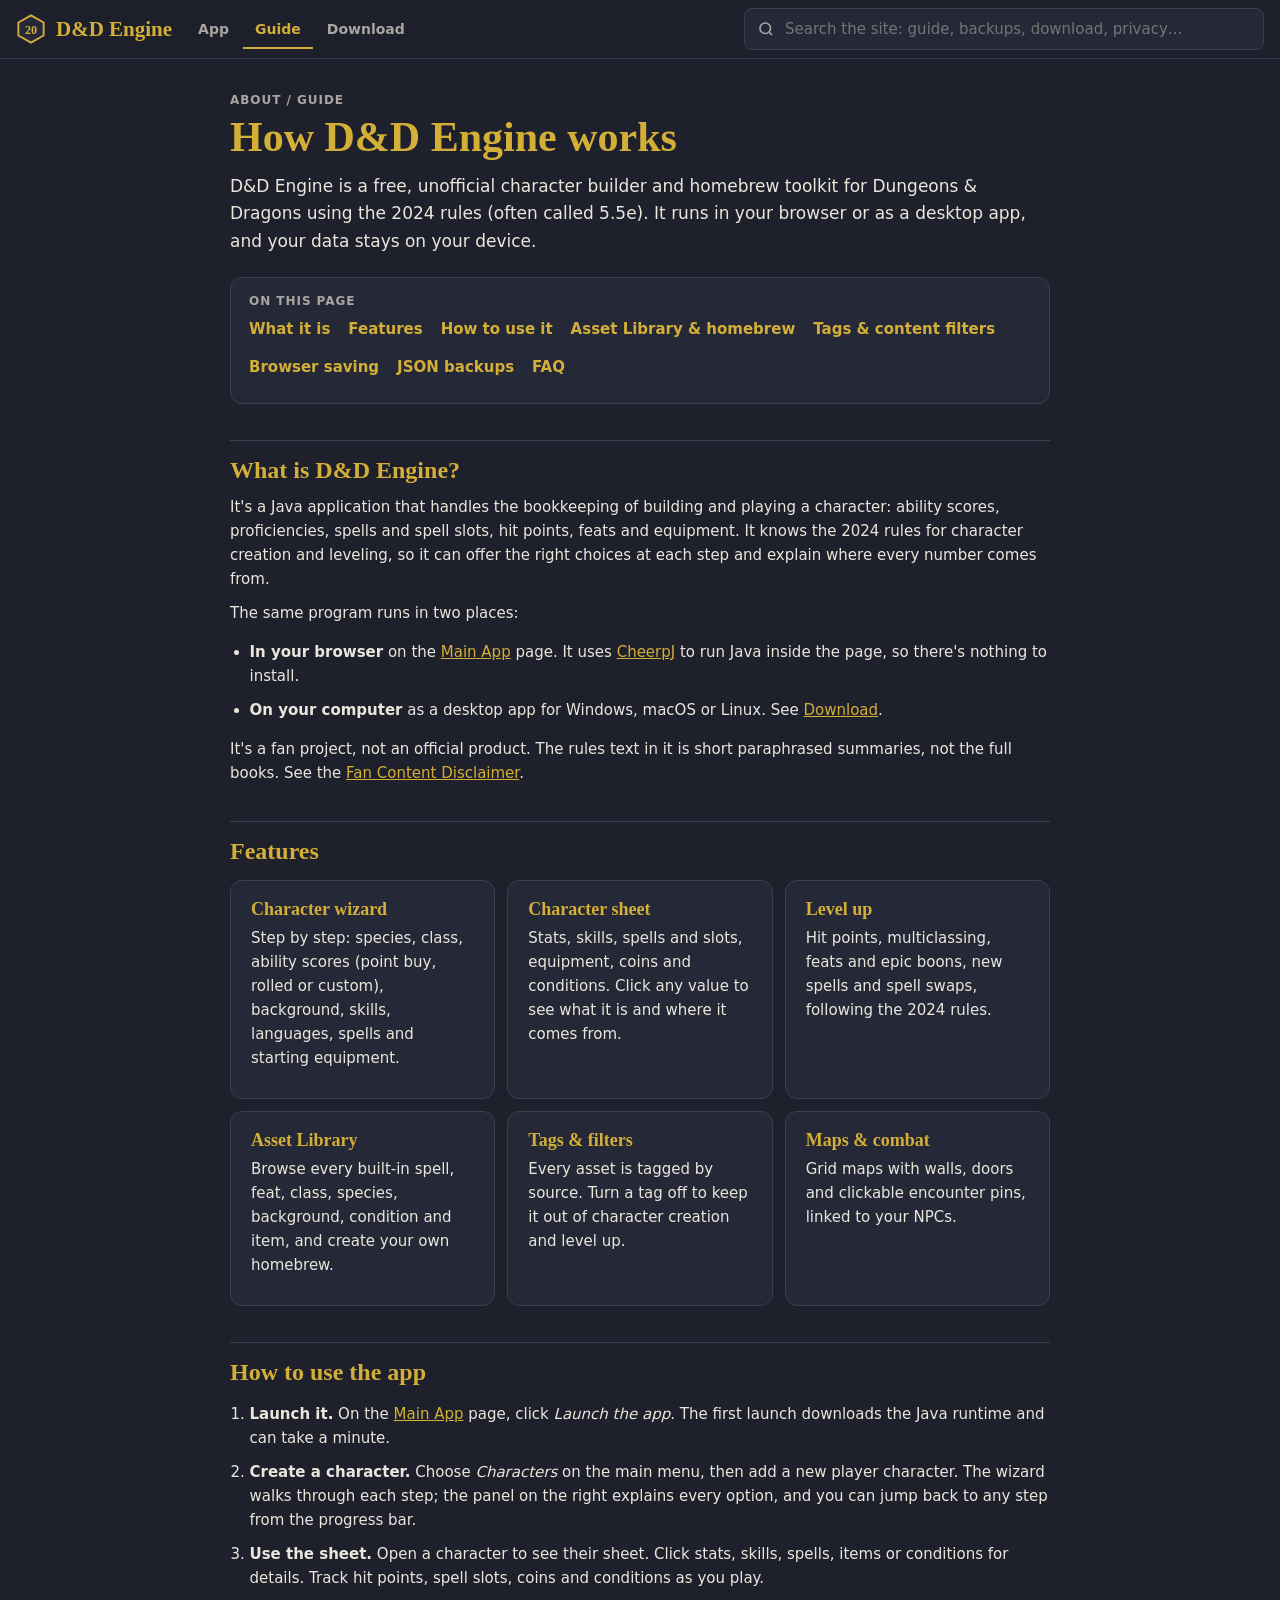
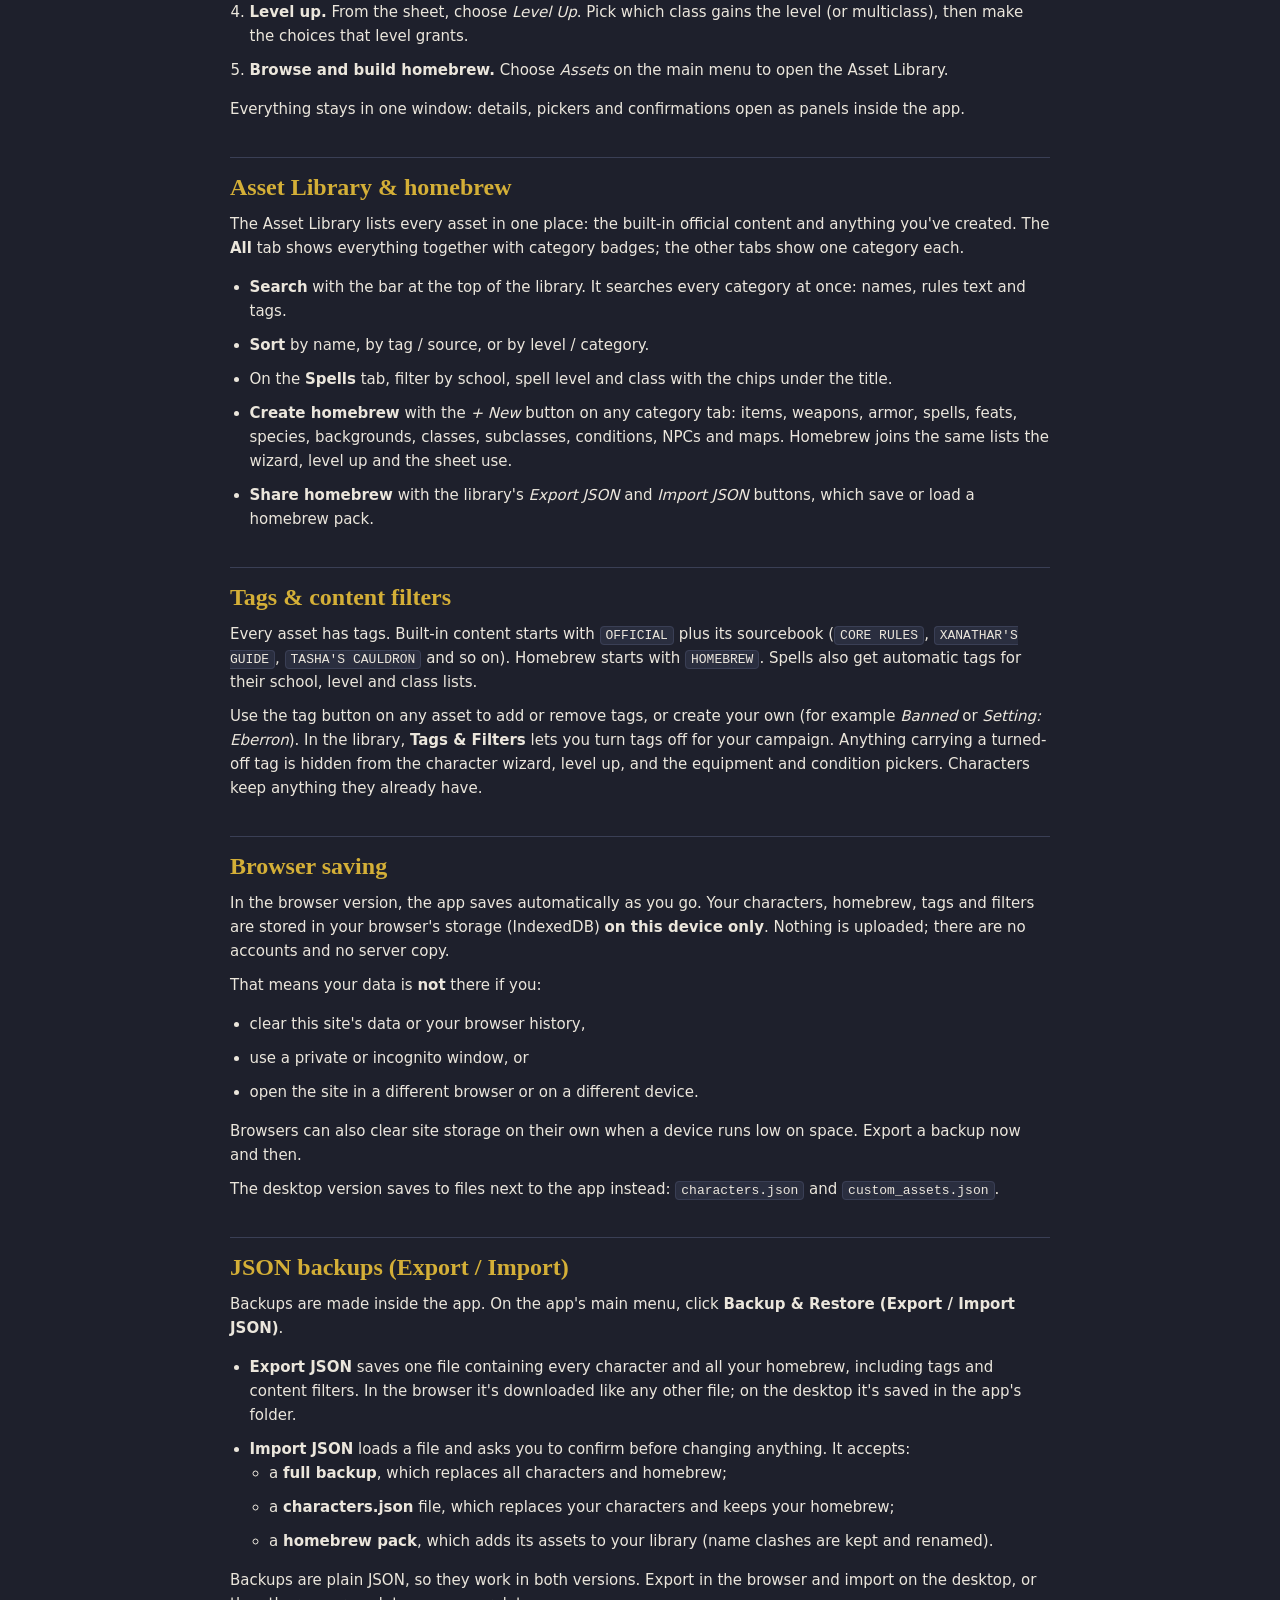
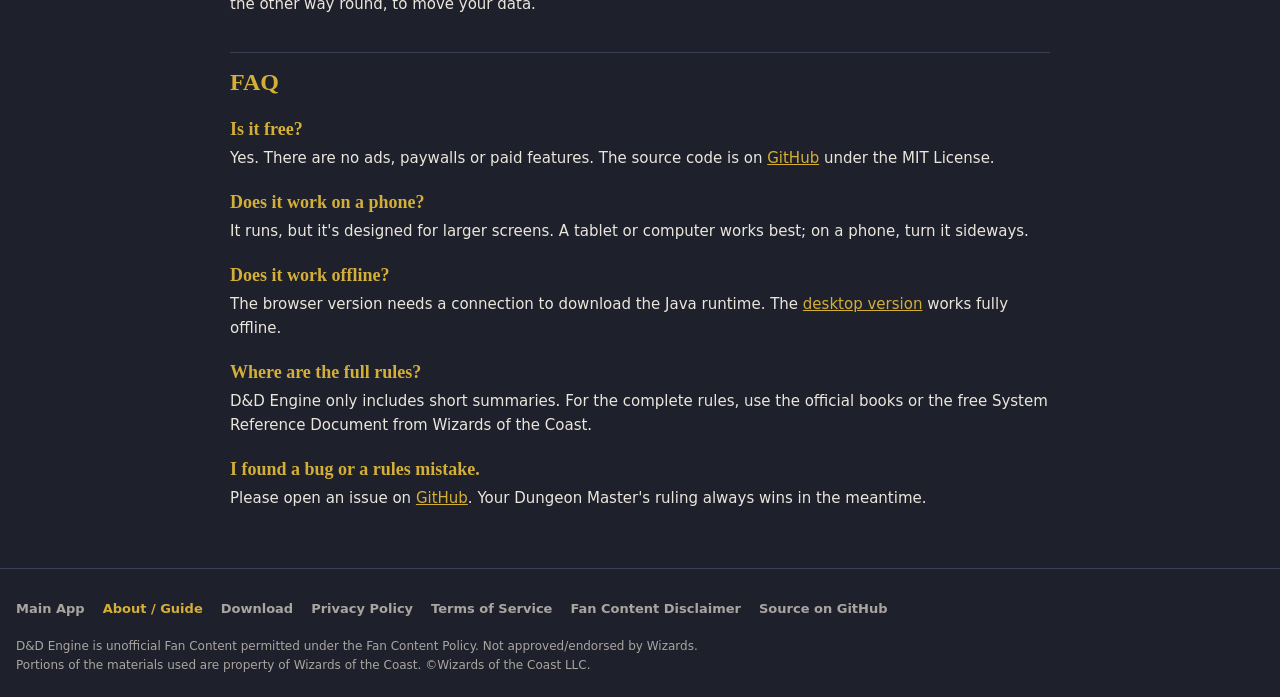
==== web/about.html @ 320e8b89 "Added existing assets to website." ====
<!doctype html>
<html lang="en">
<head>
<meta charset="utf-8">
<meta name="viewport" content="width=device-width, initial-scale=1, viewport-fit=cover">
<title>About &amp; Guide · D&amp;D Engine</title>
<meta name="description" content="What D&amp;D Engine is, what it can do, and how to use it: character creation, level up, the Asset Library, tags and content filters, browser saving and JSON backups.">
<meta name="robots" content="index, follow">
<meta name="color-scheme" content="dark">
<meta name="theme-color" content="#1E202C">
<link rel="canonical" href="https://tylernicastro.github.io/dnd_engine/about.html">
<meta property="og:type" content="article">
<meta property="og:site_name" content="D&amp;D Engine">
<meta property="og:title" content="About &amp; Guide · D&amp;D Engine">
<meta property="og:description" content="How to use D&amp;D Engine, the free D&amp;D 2024 character builder and homebrew toolkit.">
<meta property="og:url" content="https://tylernicastro.github.io/dnd_engine/about.html">
<meta property="og:image" content="https://tylernicastro.github.io/dnd_engine/og-image.png">
<link rel="icon" href="data:image/svg+xml,%3Csvg xmlns='http://www.w3.org/2000/svg' viewBox='0 0 64 64'%3E%3Cpolygon points='32,3 59,18 59,46 32,61 5,46 5,18' fill='%23252836' stroke='%23D4AF37' stroke-width='4'/%3E%3Ctext x='32' y='42' font-family='Georgia,serif' font-size='26' font-weight='700' fill='%23D4AF37' text-anchor='middle'%3E20%3C/text%3E%3C/svg%3E">
<link rel="stylesheet" href="site.css">
</head>
<body>
<a class="skip" href="#main">Skip to content</a>

<header class="site" id="siteHeader">
  <div class="bar">
    <a class="brand" href="./" aria-label="D&amp;D Engine home">
      <svg viewBox="0 0 64 64" aria-hidden="true"><polygon points="32,3 59,18 59,46 32,61 5,46 5,18" fill="#252836" stroke="#D4AF37" stroke-width="4"/><text x="32" y="42" font-family="Georgia,serif" font-size="26" font-weight="700" fill="#D4AF37" text-anchor="middle">20</text></svg>
      <span>D&amp;D Engine</span>
    </a>
    <nav class="nav" aria-label="Main">
      <a href="./">App</a>
      <a href="about.html" aria-current="page">Guide</a>
      <a href="download.html">Download</a>
    </nav>
    <div class="search" id="search" role="search">
      <label class="sr-only" for="q">Search this website</label>
      <svg class="icon" width="18" height="18" viewBox="0 0 24 24" fill="none" stroke="currentColor" stroke-width="2.2" aria-hidden="true"><circle cx="11" cy="11" r="7"/><path d="m20 20-3.5-3.5"/></svg>
      <input id="q" type="search" autocomplete="off" spellcheck="false" enterkeyhint="go"
             placeholder="Search the site: guide, backups, download, privacy…"
             role="combobox" aria-expanded="false" aria-controls="resultList" aria-autocomplete="list">
      <button class="clear" id="qClear" type="button" aria-label="Clear search" hidden>&times;</button>
      <div class="results" id="results" hidden><ul id="resultList" role="listbox" aria-label="Pages and sections"></ul></div>
    </div>
  </div>
</header>

<main id="main" class="page">
  <article class="doc">
    <span class="eyebrow">About / Guide</span>
    <h1>How D&amp;D Engine works</h1>
    <p class="lead">D&amp;D Engine is a free, unofficial character builder and homebrew toolkit for Dungeons &amp; Dragons using the 2024 rules (often called 5.5e). It runs in your browser or as a desktop app, and your data stays on your device.</p>

    <nav class="toc" aria-label="On this page">
      <strong>On this page</strong>
      <ul>
        <li><a href="#what">What it is</a></li>
        <li><a href="#features">Features</a></li>
        <li><a href="#using">How to use it</a></li>
        <li><a href="#homebrew">Asset Library &amp; homebrew</a></li>
        <li><a href="#tags">Tags &amp; content filters</a></li>
        <li><a href="#saving">Browser saving</a></li>
        <li><a href="#backups">JSON backups</a></li>
        <li><a href="#faq">FAQ</a></li>
      </ul>
    </nav>

    <h2 id="what">What is D&amp;D Engine?</h2>
    <p>It's a Java application that handles the bookkeeping of building and playing a character: ability scores, proficiencies, spells and spell slots, hit points, feats and equipment. It knows the 2024 rules for character creation and leveling, so it can offer the right choices at each step and explain where every number comes from.</p>
    <p>The same program runs in two places:</p>
    <ul>
      <li><strong>In your browser</strong> on the <a href="./">Main App</a> page. It uses <a href="https://cheerpj.com/" rel="noopener">CheerpJ</a> to run Java inside the page, so there's nothing to install.</li>
      <li><strong>On your computer</strong> as a desktop app for Windows, macOS or Linux. See <a href="download.html">Download</a>.</li>
    </ul>
    <p>It's a fan project, not an official product. The rules text in it is short paraphrased summaries, not the full books. See the <a href="disclaimer.html">Fan Content Disclaimer</a>.</p>

    <h2 id="features">Features</h2>
    <div class="grid">
      <div class="card"><h3>Character wizard</h3><p>Step by step: species, class, ability scores (point buy, rolled or custom), background, skills, languages, spells and starting equipment.</p></div>
      <div class="card"><h3>Character sheet</h3><p>Stats, skills, spells and slots, equipment, coins and conditions. Click any value to see what it is and where it comes from.</p></div>
      <div class="card"><h3>Level up</h3><p>Hit points, multiclassing, feats and epic boons, new spells and spell swaps, following the 2024 rules.</p></div>
      <div class="card"><h3>Asset Library</h3><p>Browse every built-in spell, feat, class, species, background, condition and item, and create your own homebrew.</p></div>
      <div class="card"><h3>Tags &amp; filters</h3><p>Every asset is tagged by source. Turn a tag off to keep it out of character creation and level up.</p></div>
      <div class="card"><h3>Maps &amp; combat</h3><p>Grid maps with walls, doors and clickable encounter pins, linked to your NPCs.</p></div>
    </div>

    <h2 id="using">How to use the app</h2>
    <ol>
      <li><strong>Launch it.</strong> On the <a href="./">Main App</a> page, click <em>Launch the app</em>. The first launch downloads the Java runtime and can take a minute.</li>
      <li><strong>Create a character.</strong> Choose <em>Characters</em> on the main menu, then add a new player character. The wizard walks through each step; the panel on the right explains every option, and you can jump back to any step from the progress bar.</li>
      <li><strong>Use the sheet.</strong> Open a character to see their sheet. Click stats, skills, spells, items or conditions for details. Track hit points, spell slots, coins and conditions as you play.</li>
      <li><strong>Level up.</strong> From the sheet, choose <em>Level Up</em>. Pick which class gains the level (or multiclass), then make the choices that level grants.</li>
      <li><strong>Browse and build homebrew.</strong> Choose <em>Assets</em> on the main menu to open the Asset Library.</li>
    </ol>
    <p>Everything stays in one window: details, pickers and confirmations open as panels inside the app.</p>

    <h2 id="homebrew">Asset Library &amp; homebrew</h2>
    <p>The Asset Library lists every asset in one place: the built-in official content and anything you've created. The <strong>All</strong> tab shows everything together with category badges; the other tabs show one category each.</p>
    <ul>
      <li><strong>Search</strong> with the bar at the top of the library. It searches every category at once: names, rules text and tags.</li>
      <li><strong>Sort</strong> by name, by tag / source, or by level / category.</li>
      <li>On the <strong>Spells</strong> tab, filter by school, spell level and class with the chips under the title.</li>
      <li><strong>Create homebrew</strong> with the <em>+ New</em> button on any category tab: items, weapons, armor, spells, feats, species, backgrounds, classes, subclasses, conditions, NPCs and maps. Homebrew joins the same lists the wizard, level up and the sheet use.</li>
      <li><strong>Share homebrew</strong> with the library's <em>Export JSON</em> and <em>Import JSON</em> buttons, which save or load a homebrew pack.</li>
    </ul>

    <h2 id="tags">Tags &amp; content filters</h2>
    <p>Every asset has tags. Built-in content starts with <code>OFFICIAL</code> plus its sourcebook (<code>CORE RULES</code>, <code>XANATHAR'S GUIDE</code>, <code>TASHA'S CAULDRON</code> and so on). Homebrew starts with <code>HOMEBREW</code>. Spells also get automatic tags for their school, level and class lists.</p>
    <p>Use the tag button on any asset to add or remove tags, or create your own (for example <em>Banned</em> or <em>Setting: Eberron</em>). In the library, <strong>Tags &amp; Filters</strong> lets you turn tags off for your campaign. Anything carrying a turned-off tag is hidden from the character wizard, level up, and the equipment and condition pickers. Characters keep anything they already have.</p>

    <h2 id="saving">Browser saving</h2>
    <p>In the browser version, the app saves automatically as you go. Your characters, homebrew, tags and filters are stored in your browser's storage (IndexedDB) <strong>on this device only</strong>. Nothing is uploaded; there are no accounts and no server copy.</p>
    <p>That means your data is <strong>not</strong> there if you:</p>
    <ul>
      <li>clear this site's data or your browser history,</li>
      <li>use a private or incognito window, or</li>
      <li>open the site in a different browser or on a different device.</li>
    </ul>
    <p>Browsers can also clear site storage on their own when a device runs low on space. Export a backup now and then.</p>
    <p>The desktop version saves to files next to the app instead: <code>characters.json</code> and <code>custom_assets.json</code>.</p>

    <h2 id="backups">JSON backups (Export / Import)</h2>
    <p>Backups are made inside the app. On the app's main menu, click <strong>Backup &amp; Restore (Export / Import JSON)</strong>.</p>
    <ul>
      <li><strong>Export JSON</strong> saves one file containing every character and all your homebrew, including tags and content filters. In the browser it's downloaded like any other file; on the desktop it's saved in the app's folder.</li>
      <li><strong>Import JSON</strong> loads a file and asks you to confirm before changing anything. It accepts:
        <ul>
          <li>a <strong>full backup</strong>, which replaces all characters and homebrew;</li>
          <li>a <strong>characters.json</strong> file, which replaces your characters and keeps your homebrew;</li>
          <li>a <strong>homebrew pack</strong>, which adds its assets to your library (name clashes are kept and renamed).</li>
        </ul>
      </li>
    </ul>
    <p>Backups are plain JSON, so they work in both versions. Export in the browser and import on the desktop, or the other way round, to move your data.</p>

    <h2 id="faq">FAQ</h2>
    <h3>Is it free?</h3>
    <p>Yes. There are no ads, paywalls or paid features. The source code is on <a href="https://github.com/TylerNicastro/dnd_engine" rel="noopener">GitHub</a> under the MIT License.</p>
    <h3>Does it work on a phone?</h3>
    <p>It runs, but it's designed for larger screens. A tablet or computer works best; on a phone, turn it sideways.</p>
    <h3>Does it work offline?</h3>
    <p>The browser version needs a connection to download the Java runtime. The <a href="download.html">desktop version</a> works fully offline.</p>
    <h3>Where are the full rules?</h3>
    <p>D&amp;D Engine only includes short summaries. For the complete rules, use the official books or the free System Reference Document from Wizards of the Coast.</p>
    <h3>I found a bug or a rules mistake.</h3>
    <p>Please open an issue on <a href="https://github.com/TylerNicastro/dnd_engine/issues" rel="noopener">GitHub</a>. Your Dungeon Master's ruling always wins in the meantime.</p>
  </article>
</main>

<footer class="site">
  <div class="inner">
    <nav aria-label="Site links">
      <a href="./">Main App</a>
      <a href="about.html" aria-current="page">About / Guide</a>
      <a href="download.html">Download</a>
      <a href="privacy.html">Privacy Policy</a>
      <a href="terms.html">Terms of Service</a>
      <a href="disclaimer.html">Fan Content Disclaimer</a>
      <a href="https://github.com/TylerNicastro/dnd_engine">Source on GitHub</a>
    </nav>
    <p class="fan">D&amp;D Engine is unofficial Fan Content permitted under the Fan Content Policy. Not approved/endorsed by Wizards. Portions of the materials used are property of Wizards of the Coast. ©Wizards of the Coast LLC.</p>
  </div>
</footer>

<script src="site.js"></script>
</body>
</html>
---- web/site.css ----
/* Shared styles for every page of the D&D Engine website (header, search, footer, content pages).
   Colors match the app's palette (App.java): SHEET_BG #1E202C, SHEET_CARD #252836, SHEET_ROW_ALT #2A2E3F, GOLD #D4AF37. */
:root {
  --bg: #1E202C;
  --card: #252836;
  --row: #2A2E3F;
  --border: #3A3F55;
  --hover: #34394F;
  --gold: #D4AF37;
  --gold-soft: rgba(212, 175, 55, .35);
  --red: #C62828;
  --red-hover: #DC3C3C;
  --text: #EBE6DC;
  --muted: #AAA5A0;
  --serif: Georgia, "Times New Roman", serif;
  --sans: system-ui, -apple-system, "Segoe UI", Roboto, Helvetica, Arial, sans-serif;
  --header-h: 64px;
  color-scheme: dark;
}
* { box-sizing: border-box; }
html, body { margin: 0; background: var(--bg); color: var(--text); }
html { scroll-padding-top: calc(var(--header-h) + 12px); }
body { font: 15px/1.6 var(--sans); min-height: 100vh; display: flex; flex-direction: column; }
a { color: var(--gold); }
a:hover { color: #E8C860; }
button { font: inherit; }
[hidden] { display: none !important; }
.sr-only { position: absolute; width: 1px; height: 1px; overflow: hidden; clip: rect(0 0 0 0); white-space: nowrap; }
.skip { position: absolute; left: -999px; top: 8px; z-index: 100; background: var(--gold); color: var(--bg); padding: 8px 12px; border-radius: 6px; font-weight: 700; }
.skip:focus { left: 8px; }

/* ---------------- header ---------------- */
header.site {
  position: sticky; top: 0; z-index: 40;
  background: rgba(30, 32, 44, .96);
  border-bottom: 1px solid var(--border);
  padding: calc(8px + env(safe-area-inset-top, 0px)) max(16px, env(safe-area-inset-right, 0px)) 8px max(16px, env(safe-area-inset-left, 0px));
}
.bar { display: flex; align-items: center; gap: 14px; max-width: 1400px; margin: 0 auto; }
.brand { display: flex; align-items: center; gap: 10px; text-decoration: none; color: var(--gold); font: 700 21px var(--serif); white-space: nowrap; }
.brand:hover { color: var(--gold); }
.brand svg { width: 30px; height: 30px; flex: none; }
.nav { display: flex; gap: 2px; }
.nav a {
  display: inline-flex; align-items: center; min-height: 40px; padding: 0 12px; border-radius: 8px;
  color: var(--muted); text-decoration: none; font-weight: 700; font-size: 14px; white-space: nowrap;
}
.nav a:hover { color: var(--gold); background: var(--row); }
.nav a[aria-current="page"] { color: var(--gold); box-shadow: inset 0 -2px 0 var(--gold); border-radius: 8px 8px 0 0; }

/* ---------------- site search ---------------- */
.search { position: relative; flex: 1; min-width: 0; max-width: 520px; margin-left: auto; }
.search input {
  width: 100%; height: 42px; padding: 0 40px; border-radius: 8px;
  border: 1px solid var(--border); background: var(--card); color: var(--text); font: 15px var(--sans);
}
.search input::-webkit-search-cancel-button, .search input::-webkit-search-decoration { -webkit-appearance: none; appearance: none; }
.search input:focus { outline: none; border-color: var(--gold); box-shadow: 0 0 0 3px rgba(212, 175, 55, .18); }
.search .icon { position: absolute; left: 13px; top: 50%; transform: translateY(-50%); color: var(--muted); pointer-events: none; }
.search .clear {
  position: absolute; right: 5px; top: 50%; transform: translateY(-50%); width: 32px; height: 32px;
  border: 0; border-radius: 6px; background: transparent; color: var(--muted); cursor: pointer; font-size: 18px;
}
.search .clear:hover { color: var(--gold); background: var(--row); }
.results {
  position: absolute; left: 0; right: 0; top: calc(100% + 6px); z-index: 55;
  background: var(--card); border: 1px solid var(--gold-soft); border-radius: 10px;
  box-shadow: 0 16px 40px rgba(0, 0, 0, .5); overflow: hidden; max-height: min(70vh, 560px); display: flex; flex-direction: column;
}
.results ul { list-style: none; margin: 0; padding: 6px; overflow-y: auto; }
.result {
  display: block; width: 100%; text-align: left; border: 0; border-radius: 8px; background: transparent;
  color: var(--text); padding: 9px 10px; cursor: pointer; min-height: 44px; text-decoration: none;
}
.result:hover, .result.active { background: var(--hover); color: var(--text); }
.result .top { display: flex; align-items: baseline; gap: 8px; flex-wrap: wrap; }
.result .title { font: 700 16px var(--serif); color: var(--gold); }
.result .sub { display: block; color: var(--muted); font-size: 13px; margin-top: 1px; }
.badge { font-size: 11px; font-weight: 700; letter-spacing: .04em; text-transform: uppercase; color: var(--muted); border: 1px solid var(--border); border-radius: 4px; padding: 0 6px; }
mark { background: rgba(212, 175, 55, .3); color: inherit; border-radius: 2px; padding: 0 1px; }
.empty { padding: 14px; color: var(--muted); }

/* ---------------- buttons ---------------- */
.btn {
  display: inline-flex; align-items: center; justify-content: center; gap: 6px; min-height: 44px; padding: 0 16px;
  border-radius: 8px; border: 1px solid var(--border); background: var(--row); color: var(--text);
  font-weight: 700; font-size: 14px; cursor: pointer; text-decoration: none; white-space: nowrap;
  -webkit-tap-highlight-color: transparent; touch-action: manipulation;
}
.btn:hover { border-color: var(--gold); color: var(--gold); }
.btn-primary { background: var(--red); border-color: var(--red); color: var(--text); }
.btn-primary:hover { background: var(--red-hover); border-color: var(--red-hover); color: var(--text); }
.btn-gold { background: var(--gold); border-color: var(--gold); color: var(--bg); }
.btn-gold:hover { background: #E2C150; color: var(--bg); }

/* ---------------- content pages ---------------- */
main { flex: 1; display: flex; flex-direction: column; }
.page { padding: 34px max(16px, env(safe-area-inset-left, 0px)) 48px; }
.doc { width: 100%; max-width: 820px; margin: 0 auto; }
.doc .eyebrow { display: block; font: 700 12px var(--sans); letter-spacing: .08em; text-transform: uppercase; color: var(--muted); margin-bottom: 6px; }
.doc h1 { font: 700 clamp(30px, 5vw, 42px)/1.15 var(--serif); color: var(--gold); margin: 0 0 12px; }
.doc .lead { font-size: 17px; color: var(--text); margin: 0 0 22px; }
.doc h2 { font: 700 24px/1.25 var(--serif); color: var(--gold); margin: 36px 0 10px; padding-top: 14px; border-top: 1px solid var(--border); }
.doc h3 { font: 700 18px var(--serif); color: var(--gold); margin: 22px 0 6px; }
.doc p, .doc li { margin: 0 0 10px; }
.doc ul, .doc ol { padding-left: 1.3em; }
.doc code, .doc kbd {
  font: 13px ui-monospace, SFMono-Regular, Consolas, monospace; background: var(--row); border: 1px solid var(--border);
  border-radius: 4px; padding: 1px 5px;
}
.doc pre { background: var(--row); border: 1px solid var(--border); border-radius: 8px; padding: 12px 14px; overflow-x: auto; }
.doc pre code { background: none; border: 0; padding: 0; }
.doc .updated { color: var(--muted); font-size: 13px; }
.card { background: var(--card); border: 1px solid var(--border); border-radius: 12px; padding: 18px 20px; margin: 16px 0; }
.card.gold { border-color: var(--gold-soft); }
.toc { background: var(--card); border: 1px solid var(--border); border-radius: 12px; padding: 14px 18px; margin: 0 0 8px; }
.toc strong { display: block; font-size: 12px; letter-spacing: .08em; text-transform: uppercase; color: var(--muted); margin-bottom: 6px; }
.toc ul { list-style: none; padding: 0; margin: 0; display: flex; flex-wrap: wrap; gap: 4px 18px; }
.toc a { text-decoration: none; font-weight: 600; }
.grid { display: grid; grid-template-columns: repeat(auto-fit, minmax(230px, 1fr)); gap: 12px; margin: 14px 0; }
.grid .card { margin: 0; }
.grid h3 { margin-top: 0; }
.row { display: flex; flex-wrap: wrap; gap: 10px; align-items: center; }

/* ---------------- footer ---------------- */
footer.site { padding: 22px max(16px, env(safe-area-inset-left, 0px)) calc(22px + env(safe-area-inset-bottom, 0px)); color: var(--muted); font-size: 13px; border-top: 1px solid var(--border); }
footer .inner { max-width: 1400px; margin: 0 auto; display: flex; flex-wrap: wrap; gap: 10px 22px; align-items: center; justify-content: space-between; }
footer nav { display: flex; flex-wrap: wrap; gap: 4px 18px; }
footer nav a { display: inline-flex; align-items: center; min-height: 36px; text-decoration: none; color: var(--muted); font-weight: 600; }
footer nav a:hover, footer nav a[aria-current="page"] { color: var(--gold); }
.fan { max-width: 720px; font-size: 12px; margin: 0; }

/* ---------------- storage notice ---------------- */
.consent {
  position: fixed; left: 12px; right: 12px; bottom: calc(12px + env(safe-area-inset-bottom, 0px)); z-index: 70;
  max-width: 760px; margin: 0 auto; display: flex; gap: 14px; align-items: center; flex-wrap: wrap;
  background: var(--card); border: 1px solid var(--gold-soft); border-radius: 12px; padding: 14px 16px;
  box-shadow: 0 16px 40px rgba(0, 0, 0, .55);
}
.consent p { flex: 1 1 320px; margin: 0; font-size: 14px; }

/* ---------------- responsive ---------------- */
@media (max-width: 860px) {
  .bar { flex-wrap: wrap; gap: 6px 10px; }
  .brand { font-size: 19px; }
  .search { order: 3; flex: 1 1 100%; max-width: none; margin-left: 0; }
  .nav { margin-left: auto; }
}
@media (max-width: 460px) {
  .brand span { display: none; }
  .nav a { padding: 0 9px; }
  .results { position: fixed; left: 8px; right: 8px; top: calc(var(--header-h) + 4px); max-height: calc(100dvh - var(--header-h) - 16px); }
}
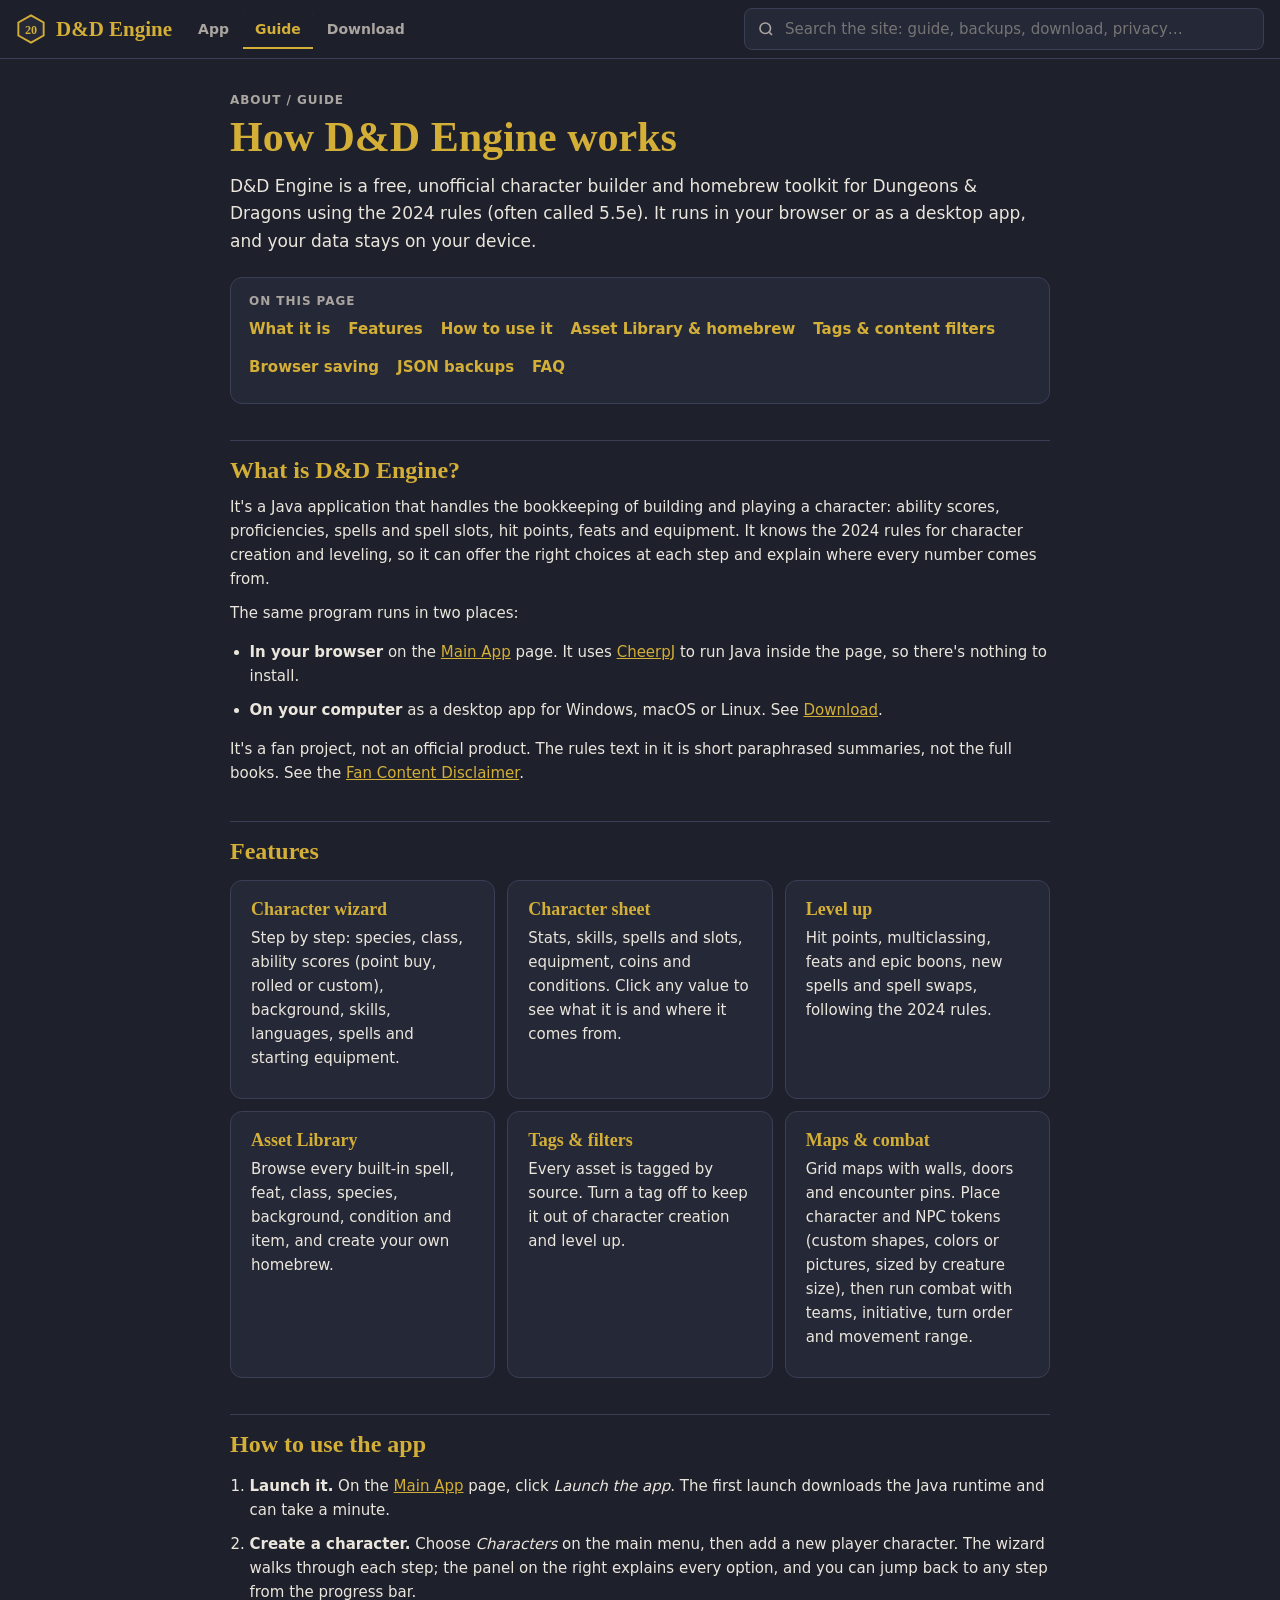
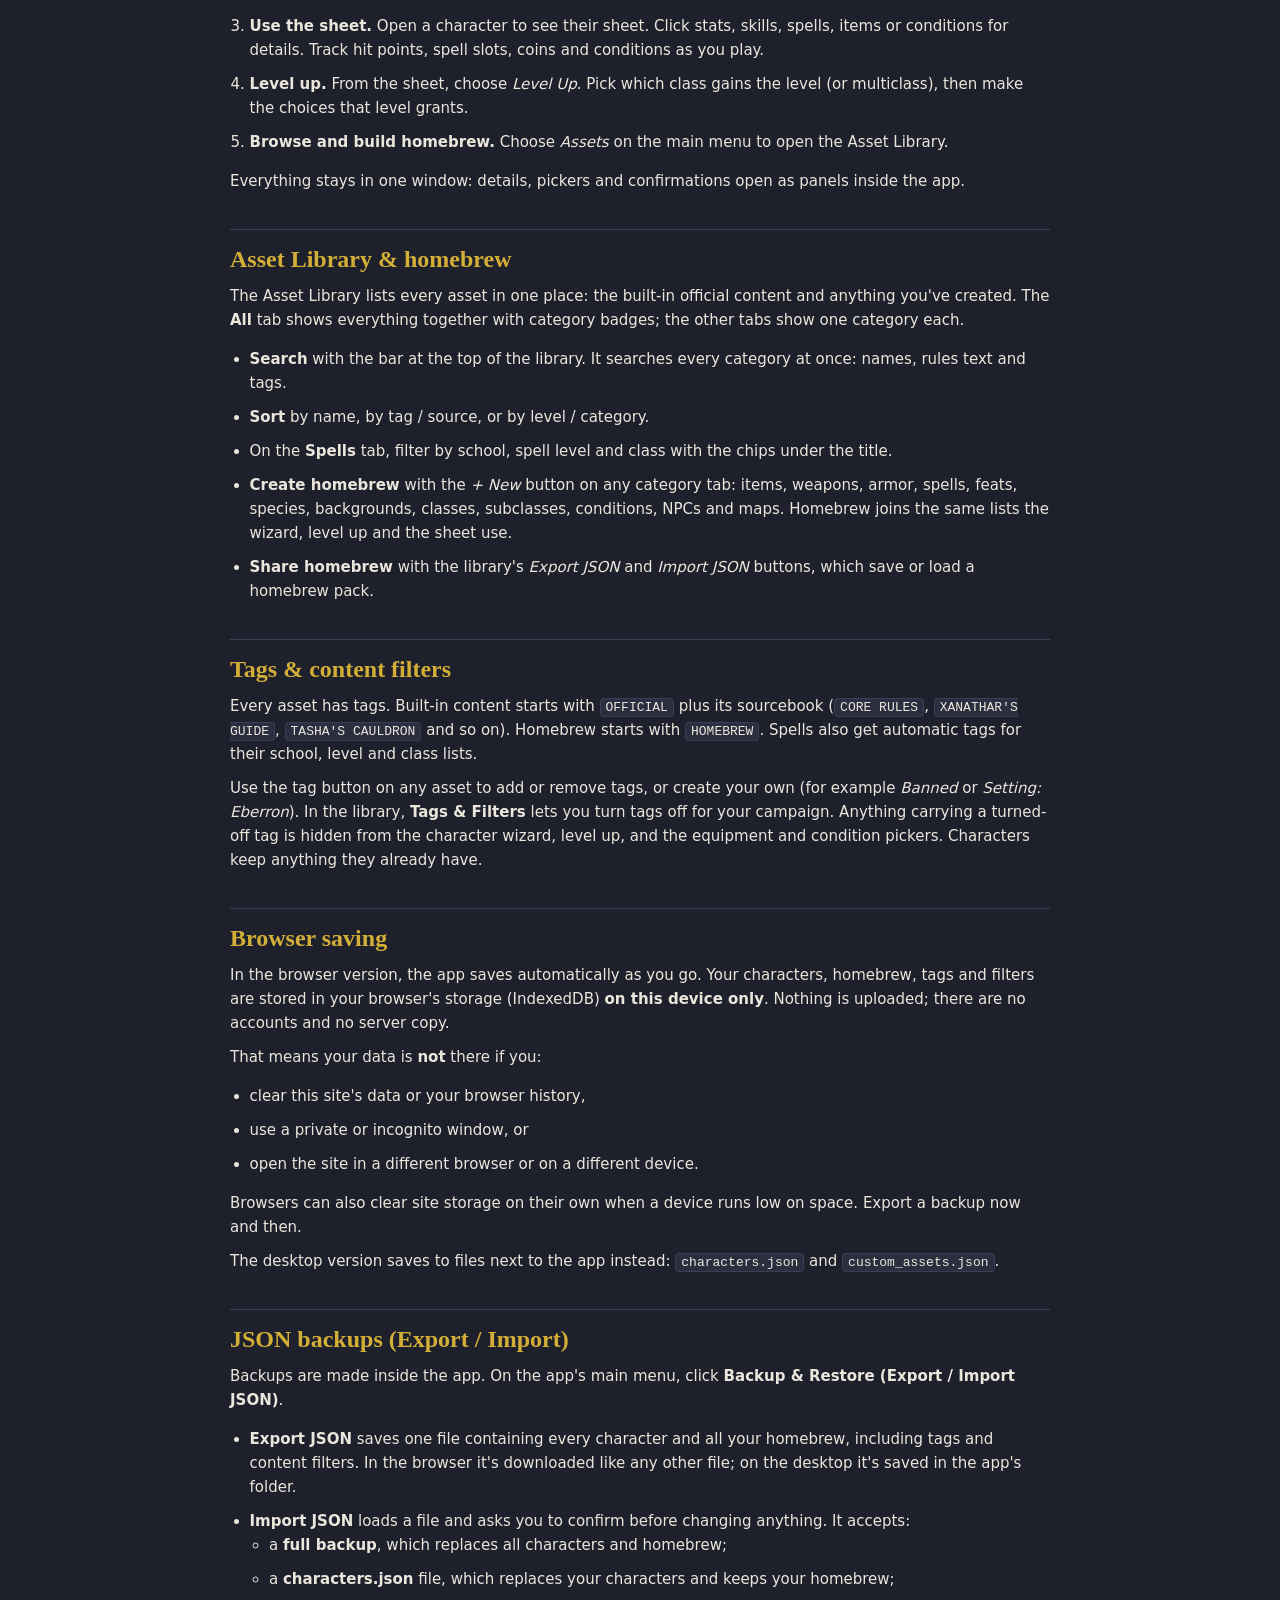
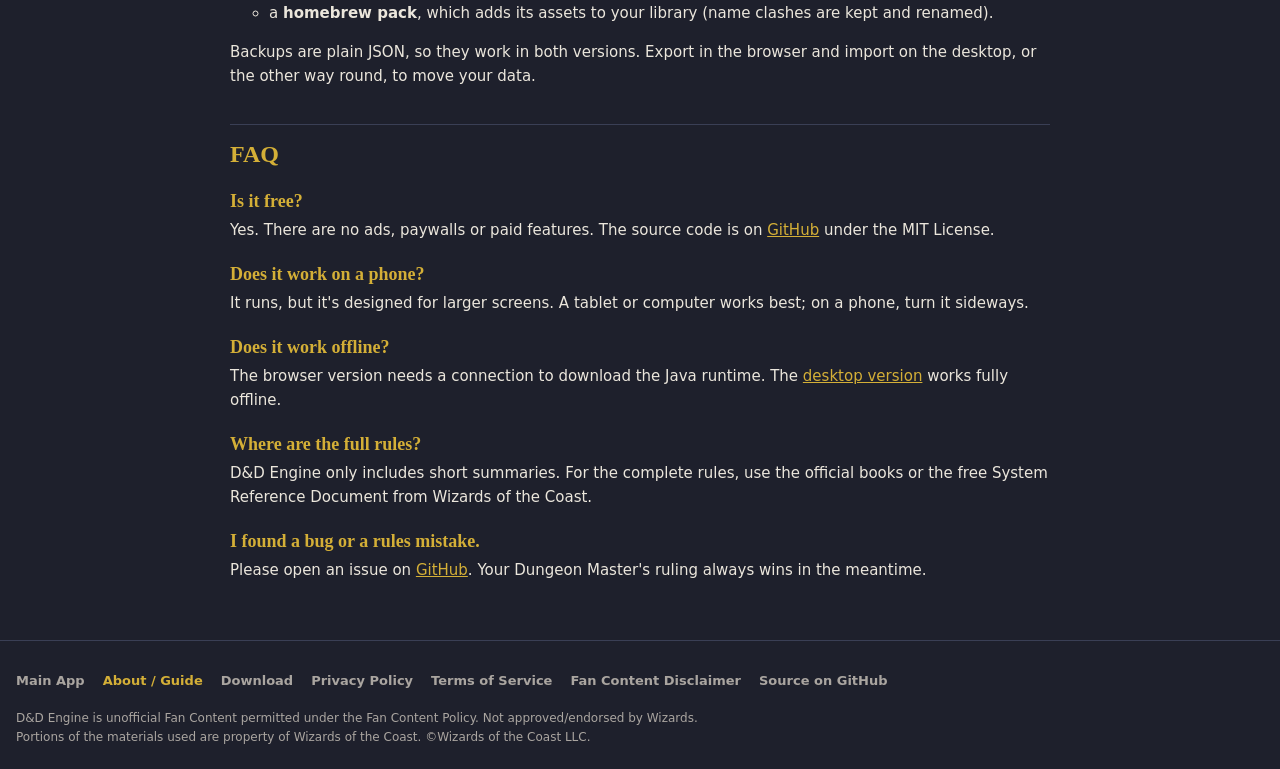
==== commit 27bc6fe4: "Basic combat capabilities added." ====
--- a/web/about.html
+++ b/web/about.html
@@ -80,7 +80,7 @@
       <div class="card"><h3>Level up</h3><p>Hit points, multiclassing, feats and epic boons, new spells and spell swaps, following the 2024 rules.</p></div>
       <div class="card"><h3>Asset Library</h3><p>Browse every built-in spell, feat, class, species, background, condition and item, and create your own homebrew.</p></div>
       <div class="card"><h3>Tags &amp; filters</h3><p>Every asset is tagged by source. Turn a tag off to keep it out of character creation and level up.</p></div>
-      <div class="card"><h3>Maps &amp; combat</h3><p>Grid maps with walls, doors and clickable encounter pins, linked to your NPCs.</p></div>
+      <div class="card"><h3>Maps &amp; combat</h3><p>Grid maps with walls, doors and encounter pins. Place character and NPC tokens (custom shapes, colors or pictures, sized by creature size), then run combat with teams, initiative, turn order and movement range.</p></div>
     </div>
 
     <h2 id="using">How to use the app</h2>
